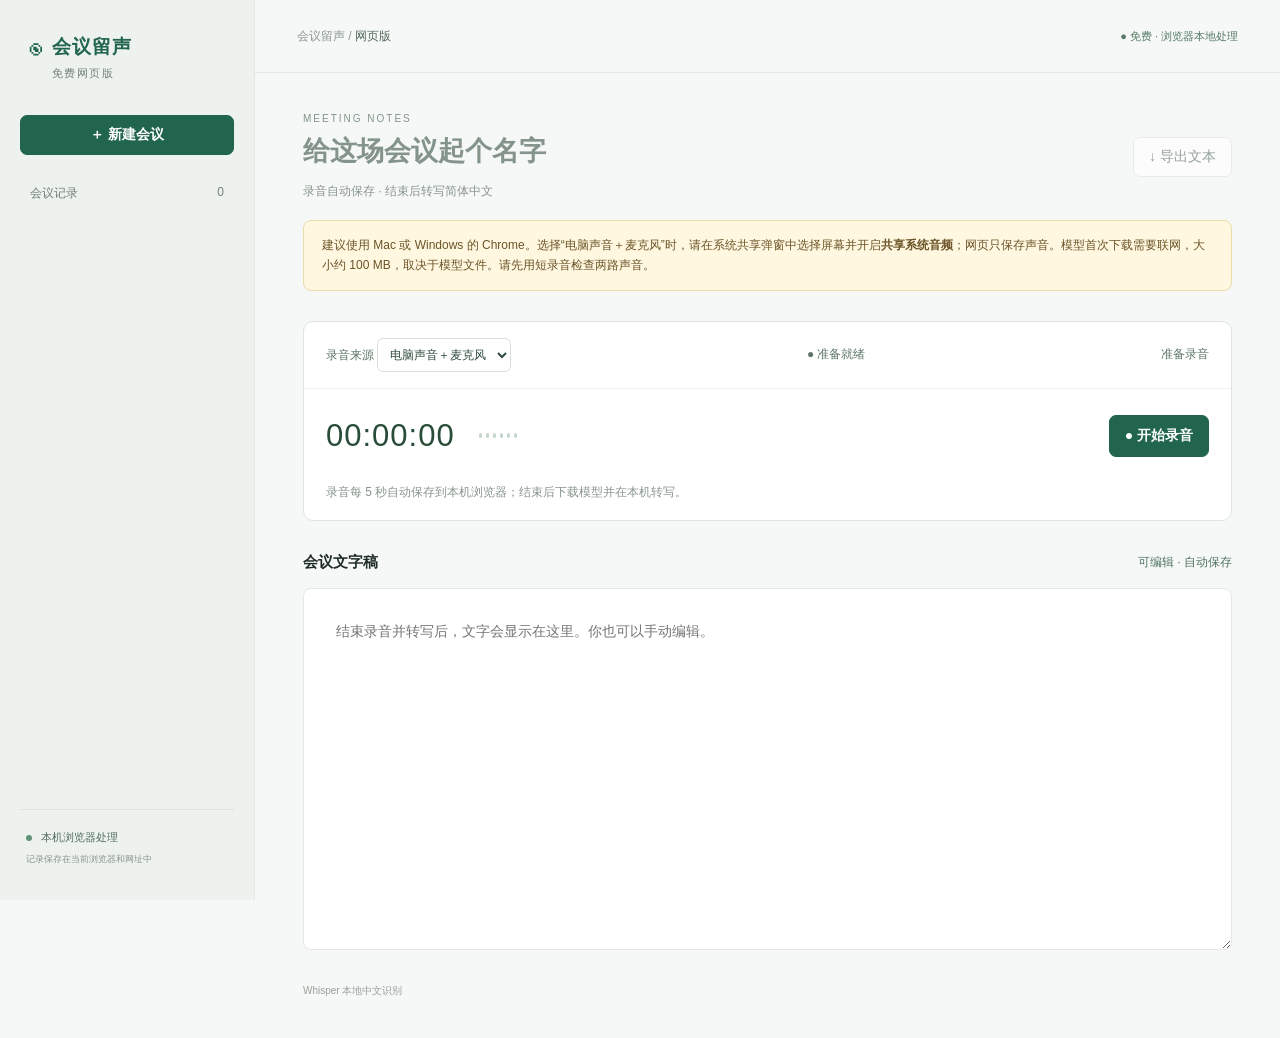
==== docs/index.html @ cfe43184 "Add browser-only meeting recorder for GitHub Pages" ====
<!doctype html><html lang="zh-CN"><head><meta charset="utf-8"><meta name="viewport" content="width=device-width,initial-scale=1"><title>会议留声 · 免费网页版</title><link rel="stylesheet" href="./style.css"><style>.warning{background:#fff7df;border:1px solid #ebdba8;border-radius:8px;padding:14px 18px;color:#6b5428;line-height:1.7;margin:18px 0;font-size:12px}.mode{font:inherit;padding:8px;border:1px solid #d8e0dc;border-radius:6px;background:#fff;color:#314c3e}.title-row{margin-bottom:20px}#progress{color:#527460;font-size:12px;line-height:1.6}.paper textarea{display:block}.record-controls{flex-wrap:wrap}.actions{margin-left:auto}#history button{display:block}.audio-wrap{margin-top:16px}.download{margin-left:4px}@media(max-width:560px){.actions{width:100%}}</style></head><body>
<aside><div class="brand">◉ <span>会议留声<small>免费网页版</small></span></div><button id="new" class="primary">＋ 新建会议</button><div class="list-heading">会议记录 <span id="count">0</span></div><nav id="history" aria-label="历史会议"></nav><div class="local-note"><i></i> 本机浏览器处理<small>记录保存在当前浏览器和网址中</small></div></aside>
<main><header><span>会议留声 / <b>网页版</b></span><span class="connection">● 免费 · 浏览器本地处理</span></header><section class="workspace"><div class="title-row"><div><p class="eyebrow">MEETING NOTES</p><input id="title" aria-label="会议名称" placeholder="给这场会议起个名字" maxlength="120"><div id="meta">录音自动保存 · 结束后转写简体中文</div></div><button id="export" disabled>↓ 导出文本</button></div>
<div class="warning">建议使用 Mac 或 Windows 的 Chrome。选择“电脑声音＋麦克风”时，请在系统共享弹窗中选择屏幕并开启<strong>共享系统音频</strong>；网页只保存声音。模型首次下载需要联网，大小约 100 MB，取决于模型文件。请先用短录音检查两路声音。</div>
<section class="recorder"><div class="recorder-top"><label>录音来源 <select id="source" class="mode"><option value="both">电脑声音＋麦克风</option><option value="mic">仅麦克风</option></select></label><span id="status">● 准备就绪</span><span id="saved">准备录音</span></div><div class="record-controls"><div class="time" id="timer">00:00:00</div><div class="meter"><span></span><span></span><span></span><span></span><span></span><span></span></div><div class="actions"><button id="pause" hidden>暂停</button><button id="start" class="primary">● 开始录音</button><button id="stop" class="primary" hidden>结束并转写</button></div></div><p id="hint">录音每 5 秒自动保存到本机浏览器；结束后下载模型并在本机转写。</p></section>
<div id="notice" class="warning" role="status" hidden></div><div class="transcript-head"><h2>会议文字稿</h2><span id="progress">可编辑 · 自动保存</span></div><div class="paper"><textarea id="text" aria-label="会议文字稿" placeholder="结束录音并转写后，文字会显示在这里。你也可以手动编辑。"></textarea></div><div class="audio-wrap"><audio id="audio" controls hidden></audio></div><footer><span>Whisper 本地中文识别</span><button id="retry" class="link" hidden>重新转写已有录音</button><a id="download" class="link download" hidden>下载录音备份</a></footer></section></main><script type="module" src="./app.js"></script></body></html>
---- docs/style.css ----
:root {
  font-family: -apple-system, BlinkMacSystemFont, "PingFang SC", sans-serif;
  color: #202c28;
  background: #f6f8f7;
  font-size: 14px;
  --green: #21654f;
  --line: #e3e8e5;
}
* {
  box-sizing: border-box;
}
body {
  margin: 0;
  display: flex;
  min-height: 100vh;
}
button,
input,
textarea {
  font: inherit;
}
button,
.button {
  cursor: pointer;
  border: 1px solid #d8e0dc;
  border-radius: 7px;
  padding: 10px 15px;
  background: white;
  color: #344a40;
  text-decoration: none;
  white-space: nowrap;
}
button:hover,
.button:hover {
  background: #edf3ef;
}
button:disabled {
  opacity: 0.5;
  cursor: wait;
}
.primary {
  background: var(--green);
  color: white;
  border-color: var(--green);
  font-weight: 600;
}
.primary:hover {
  background: #174c3b;
}
button:focus-visible,
a:focus-visible {
  outline: 3px solid #89baa6;
  outline-offset: 3px;
}
aside {
  width: 255px;
  flex-shrink: 0;
  background: #eef2ef;
  border-right: 1px solid var(--line);
  padding: 34px 20px;
  display: flex;
  flex-direction: column;
  height: 100vh;
  position: sticky;
  top: 0;
}
.brand {
  display: flex;
  gap: 10px;
  font-size: 28px;
  color: #21654f;
  text-decoration: none;
  margin: 0 8px 34px;
}
.brand span {
  font-size: 19px;
  font-weight: 650;
  letter-spacing: 1px;
}
.brand small {
  display: block;
  font-size: 11px;
  letter-spacing: 1.4px;
  color: #73847a;
  margin-top: 6px;
  font-weight: 400;
}
.list-heading {
  display: flex;
  justify-content: space-between;
  font-size: 12px;
  color: #708078;
  margin: 30px 10px 12px;
}
nav {
  overflow: auto;
  flex: 1;
}
nav button {
  width: 100%;
  text-align: left;
  border: 0;
  background: transparent;
  margin: 3px 0;
  padding: 13px 12px;
}
nav button.selected {
  background: #fff;
  box-shadow: 0 1px 4px #243f2810;
}
nav strong {
  display: block;
  overflow: hidden;
  text-overflow: ellipsis;
  font-size: 13px;
  white-space: nowrap;
}
nav small {
  display: block;
  color: #819087;
  font-size: 11px;
  margin-top: 7px;
}
.local-note {
  border-top: 1px solid #dce3de;
  padding: 20px 6px 0;
  color: #526e5e;
  font-size: 11px;
}
.local-note small {
  display: block;
  color: #88968d;
  margin-top: 8px;
}
i {
  display: inline-block;
  width: 6px;
  height: 6px;
  background: #5f9278;
  border-radius: 50%;
  margin-right: 6px;
}
main {
  flex: 1;
  min-width: 0;
}
header {
  height: 73px;
  display: flex;
  align-items: center;
  justify-content: space-between;
  border-bottom: 1px solid var(--line);
  padding: 0 42px;
  color: #8b978f;
  font-size: 12px;
}
header b {
  font-weight: 400;
  color: #53695b;
}
.connection {
  font-size: 11px;
  color: #567a65;
}
.workspace {
  max-width: 1120px;
  margin: 0 auto;
  padding: 40px 48px;
}
.title-row {
  display: flex;
  align-items: center;
  justify-content: space-between;
  gap: 20px;
}
.title-row > div {
  min-width: 0;
  flex: 1;
}
.eyebrow {
  letter-spacing: 2px;
  font-size: 10px;
  color: #819487;
  margin: 0 0 12px;
}
#title {
  font-size: 27px;
  font-weight: 600;
  color: #213b2d;
  background: transparent;
  border: 0;
  width: 100%;
  outline: none;
  padding: 0 0 7px;
  min-width: 0;
}
#title::placeholder {
  color: #84948b;
}
#title:focus {
  box-shadow: 0 1px var(--green);
}
#meta {
  color: #87958c;
  font-size: 12px;
  margin-top: 9px;
}
.disabled {
  opacity: 0.45;
  pointer-events: none;
}
.recorder {
  margin: 30px 0 32px;
  border: 1px solid #dce5df;
  background: white;
  border-radius: 10px;
  overflow: hidden;
}
.recorder-top {
  padding: 16px 22px;
  display: flex;
  justify-content: space-between;
  border-bottom: 1px solid #eff2f0;
  font-size: 12px;
  color: #5e7667;
}
#save {
  font-size: 11px;
  color: #8b998f;
}
.record-controls {
  display: flex;
  align-items: center;
  padding: 26px 22px;
  gap: 24px;
}
.time {
  font-variant-numeric: tabular-nums;
  font-size: 31px;
  letter-spacing: 1px;
  color: #294d39;
  font-weight: 450;
}
.meter {
  display: flex;
  align-items: center;
  gap: 4px;
  height: 30px;
  flex: 1;
}
.meter span {
  width: 3px;
  height: 5px;
  background: #c6d8cc;
  border-radius: 2px;
  transition: height 0.12s;
}
.actions {
  display: flex;
  gap: 8px;
}
.actions button {
  min-height: 42px;
}
#hint {
  margin: 0;
  padding: 0 22px 18px;
  font-size: 12px;
  color: #87958c;
  line-height: 1.6;
}
#notice {
  padding: 14px 18px;
  background: #fff5df;
  color: #795c25;
  border: 1px solid #ead9aa;
  border-radius: 6px;
  line-height: 1.7;
  margin-bottom: 22px;
}
.transcript-head {
  display: flex;
  justify-content: space-between;
  align-items: center;
  margin-bottom: 16px;
}
.transcript-head h2 {
  font-size: 15px;
  font-weight: 600;
  margin: 0;
}
.transcript-head span {
  font-size: 11px;
  color: #8b998f;
}
.paper {
  background: white;
  border: 1px solid var(--line);
  border-radius: 8px;
  min-height: 330px;
}
#empty {
  text-align: center;
  padding: 60px 15px;
  color: #98a39c;
}
.empty-mark {
  font-size: 45px;
  color: #8aa596;
  margin-bottom: 14px;
}
#empty h3 {
  font-size: 16px;
  color: #6a8071;
  font-weight: 500;
}
#empty p {
  font-size: 13px;
  line-height: 1.9;
}
textarea {
  resize: vertical;
  border: 0;
  outline: 0;
  width: 100%;
  min-height: 360px;
  padding: 28px 32px;
  line-height: 2.1;
  color: #36483c;
  background: transparent;
}
textarea:focus {
  box-shadow: inset 0 0 0 2px #a3c6b1;
  border-radius: 7px;
}
audio {
  width: 100%;
  margin-top: 18px;
}
footer {
  display: flex;
  justify-content: space-between;
  gap: 12px;
  font-size: 10px;
  color: #94a097;
  padding-top: 18px;
  align-items: center;
}
.link {
  background: none;
  border: none;
  color: #397253;
  font-size: 12px;
  padding: 0;
}
#status.recording i {
  background: #c04b46;
}
#status.recording {
  color: #a5433f;
}
[hidden] {
  display: none !important;
}
@media (max-width: 780px) {
  aside {
    width: 190px;
    padding: 24px 12px;
  }
  .workspace {
    padding: 28px 24px;
  }
  header {
    padding: 0 24px;
  }
  .record-controls {
    flex-wrap: wrap;
    gap: 16px;
  }
  .meter {
    min-width: 40px;
  }
  .actions {
    width: 100%;
  }
  .actions button {
    flex: 1;
  }
  .time {
    font-size: 27px;
  }
  .title-row {
    align-items: flex-start;
  }
  #title {
    font-size: 22px;
  }
  .title-row .button {
    padding: 9px;
    font-size: 12px;
  }
}
@media (max-width: 560px) {
  body {
    display: block;
  }
  aside {
    position: static;
    width: 100%;
    height: auto;
    padding: 16px;
    border-right: 0;
    border-bottom: 1px solid var(--line);
    display: grid;
    grid-template-columns: 1fr auto;
    gap: 12px;
  }
  .brand {
    margin: 0;
    font-size: 24px;
  }
  .brand span {
    font-size: 17px;
  }
  .brand small {
    display: none;
  }
  .list-heading,
  .local-note {
    display: none;
  }
  nav {
    grid-column: 1/-1;
    display: flex;
    gap: 8px;
    max-height: 78px;
    overflow: auto;
  }
  nav:empty {
    display: none;
  }
  nav button {
    min-width: 155px;
    width: 155px;
    flex-shrink: 0;
  }
  header {
    height: 48px;
    padding: 0 18px;
  }
  .workspace {
    padding: 24px 18px;
  }
  .connection {
    max-width: 140px;
    text-align: right;
  }
  .record-controls {
    padding: 20px 16px;
  }
  .recorder-top {
    padding: 14px 16px;
    gap: 8px;
  }
  #save {
    max-width: 170px;
    text-align: right;
  }
  #hint {
    padding: 0 16px 16px;
  }
  .paper {
    min-height: 280px;
  }
  textarea {
    padding: 22px;
    min-height: 320px;
  }
  footer {
    flex-wrap: wrap;
  }
  #storage {
    width: 100%;
  }
  .title-row {
    gap: 8px;
  }
  #title {
    font-size: 21px;
  }
}

.source-control {
  display: flex;
  align-items: center;
  gap: 9px;
}
.source-control label {
  font-size: 11px;
  color: #84948a;
}
select {
  font: inherit;
  background: #f5f8f6;
  border: 1px solid #d8e0dc;
  border-radius: 5px;
  padding: 5px 8px;
  color: #365d48;
  max-width: 190px;
}
.recorder-top {
  flex-wrap: wrap;
  align-items: center;
  gap: 12px;
}
#save {
  margin-left: auto;
}
.source-levels {
  display: flex;
  gap: 30px;
  padding: 0 22px 16px;
  font-size: 11px;
  color: #657c6e;
}
.source-levels label {
  display: flex;
  align-items: center;
  gap: 10px;
}
.source-levels meter {
  width: 100px;
  height: 10px;
}
@media (max-width: 560px) {
  .source-control {
    width: 100%;
  }
  .source-levels {
    gap: 16px;
    padding: 0 16px 16px;
    flex-wrap: wrap;
  }
  .source-levels meter {
    width: 90px;
  }
}
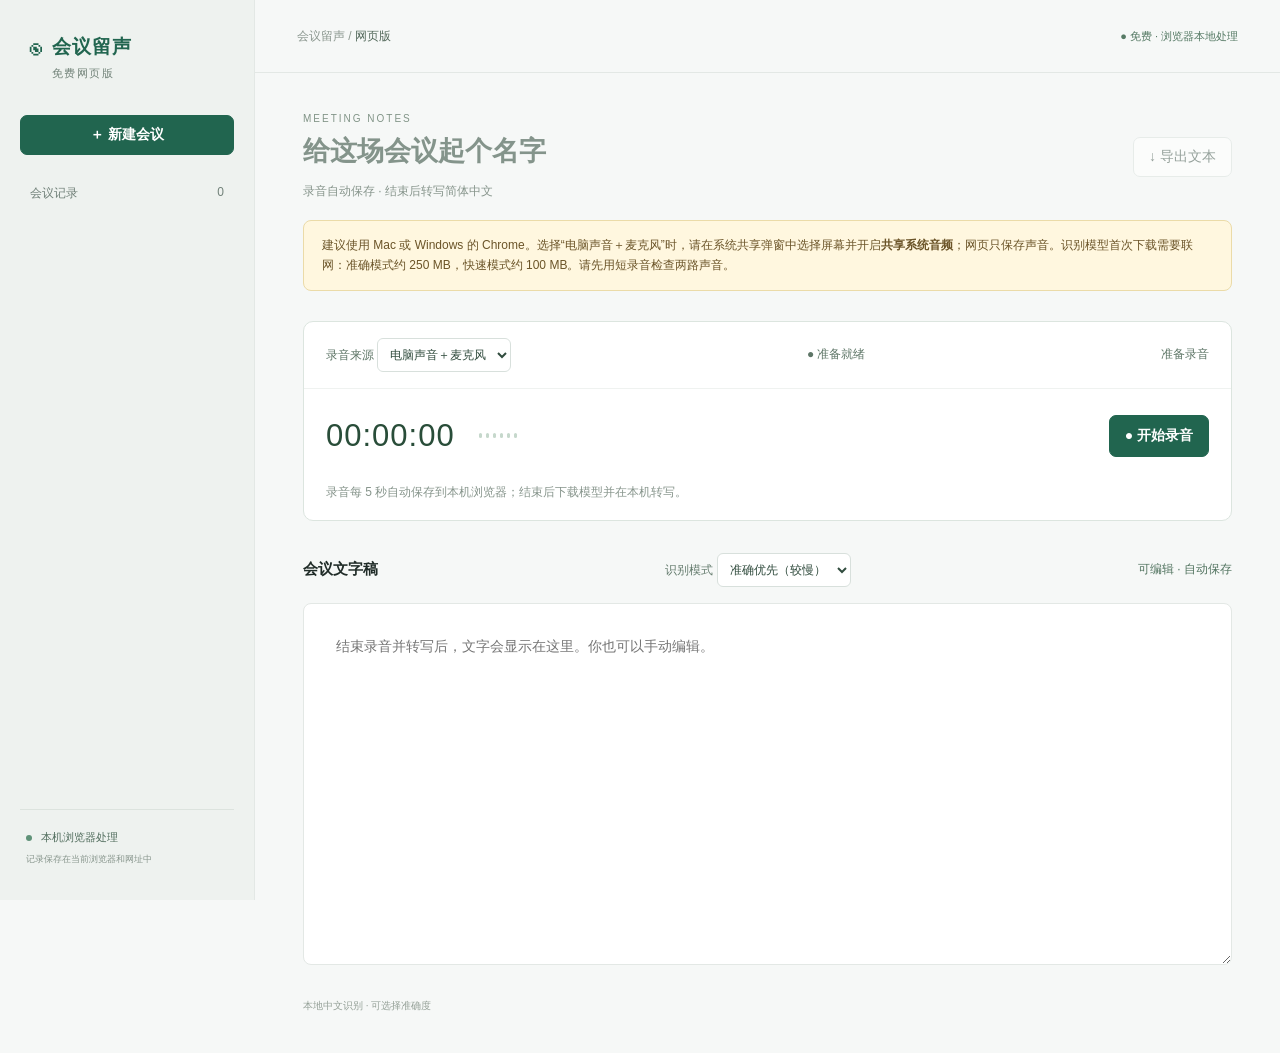
==== commit 9c4d926f: "Improve browser Chinese transcription accuracy" ====
--- a/docs/index.html
+++ b/docs/index.html
@@ -1,6 +1,6 @@
-<!doctype html><html lang="zh-CN"><head><meta charset="utf-8"><meta name="viewport" content="width=device-width,initial-scale=1"><title>会议留声 · 免费网页版</title><link rel="stylesheet" href="./style.css"><style>.warning{background:#fff7df;border:1px solid #ebdba8;border-radius:8px;padding:14px 18px;color:#6b5428;line-height:1.7;margin:18px 0;font-size:12px}.mode{font:inherit;padding:8px;border:1px solid #d8e0dc;border-radius:6px;background:#fff;color:#314c3e}.title-row{margin-bottom:20px}#progress{color:#527460;font-size:12px;line-height:1.6}.paper textarea{display:block}.record-controls{flex-wrap:wrap}.actions{margin-left:auto}#history button{display:block}.audio-wrap{margin-top:16px}.download{margin-left:4px}@media(max-width:560px){.actions{width:100%}}</style></head><body>
+<!doctype html><html lang="zh-CN"><head><meta charset="utf-8"><meta name="viewport" content="width=device-width,initial-scale=1"><title>会议留声 · 免费网页版</title><link rel="stylesheet" href="./style.css"><style>.warning{background:#fff7df;border:1px solid #ebdba8;border-radius:8px;padding:14px 18px;color:#6b5428;line-height:1.7;margin:18px 0;font-size:12px}.mode{font:inherit;padding:8px;border:1px solid #d8e0dc;border-radius:6px;background:#fff;color:#314c3e}.title-row{margin-bottom:20px}.transcript-head{flex-wrap:wrap;gap:10px}.transcript-head label{font-size:12px;color:#657c6e}#progress{color:#527460;font-size:12px;line-height:1.6}.paper textarea{display:block}.record-controls{flex-wrap:wrap}.actions{margin-left:auto}#history button{display:block}.audio-wrap{margin-top:16px}.download{margin-left:4px}@media(max-width:560px){.actions{width:100%}}</style></head><body>
 <aside><div class="brand">◉ <span>会议留声<small>免费网页版</small></span></div><button id="new" class="primary">＋ 新建会议</button><div class="list-heading">会议记录 <span id="count">0</span></div><nav id="history" aria-label="历史会议"></nav><div class="local-note"><i></i> 本机浏览器处理<small>记录保存在当前浏览器和网址中</small></div></aside>
 <main><header><span>会议留声 / <b>网页版</b></span><span class="connection">● 免费 · 浏览器本地处理</span></header><section class="workspace"><div class="title-row"><div><p class="eyebrow">MEETING NOTES</p><input id="title" aria-label="会议名称" placeholder="给这场会议起个名字" maxlength="120"><div id="meta">录音自动保存 · 结束后转写简体中文</div></div><button id="export" disabled>↓ 导出文本</button></div>
-<div class="warning">建议使用 Mac 或 Windows 的 Chrome。选择“电脑声音＋麦克风”时，请在系统共享弹窗中选择屏幕并开启<strong>共享系统音频</strong>；网页只保存声音。模型首次下载需要联网，大小约 100 MB，取决于模型文件。请先用短录音检查两路声音。</div>
+<div class="warning">建议使用 Mac 或 Windows 的 Chrome。选择“电脑声音＋麦克风”时，请在系统共享弹窗中选择屏幕并开启<strong>共享系统音频</strong>；网页只保存声音。识别模型首次下载需要联网：准确模式约 250 MB，快速模式约 100 MB。请先用短录音检查两路声音。</div>
 <section class="recorder"><div class="recorder-top"><label>录音来源 <select id="source" class="mode"><option value="both">电脑声音＋麦克风</option><option value="mic">仅麦克风</option></select></label><span id="status">● 准备就绪</span><span id="saved">准备录音</span></div><div class="record-controls"><div class="time" id="timer">00:00:00</div><div class="meter"><span></span><span></span><span></span><span></span><span></span><span></span></div><div class="actions"><button id="pause" hidden>暂停</button><button id="start" class="primary">● 开始录音</button><button id="stop" class="primary" hidden>结束并转写</button></div></div><p id="hint">录音每 5 秒自动保存到本机浏览器；结束后下载模型并在本机转写。</p></section>
-<div id="notice" class="warning" role="status" hidden></div><div class="transcript-head"><h2>会议文字稿</h2><span id="progress">可编辑 · 自动保存</span></div><div class="paper"><textarea id="text" aria-label="会议文字稿" placeholder="结束录音并转写后，文字会显示在这里。你也可以手动编辑。"></textarea></div><div class="audio-wrap"><audio id="audio" controls hidden></audio></div><footer><span>Whisper 本地中文识别</span><button id="retry" class="link" hidden>重新转写已有录音</button><a id="download" class="link download" hidden>下载录音备份</a></footer></section></main><script type="module" src="./app.js"></script></body></html>
+<div id="notice" class="warning" role="status" hidden></div><div class="transcript-head"><h2>会议文字稿</h2><label>识别模式 <select id="model" class="mode"><option value="small">准确优先（较慢）</option><option value="base">快速模式</option></select></label><span id="progress">可编辑 · 自动保存</span></div><div class="paper"><textarea id="text" aria-label="会议文字稿" placeholder="结束录音并转写后，文字会显示在这里。你也可以手动编辑。"></textarea></div><div class="audio-wrap"><audio id="audio" controls hidden></audio></div><footer><span>本地中文识别 · 可选择准确度</span><button id="retry" class="link" hidden>重新转写已有录音</button><a id="download" class="link download" hidden>下载录音备份</a></footer></section></main><script type="module" src="./app.js?v=20261031-1"></script></body></html>
